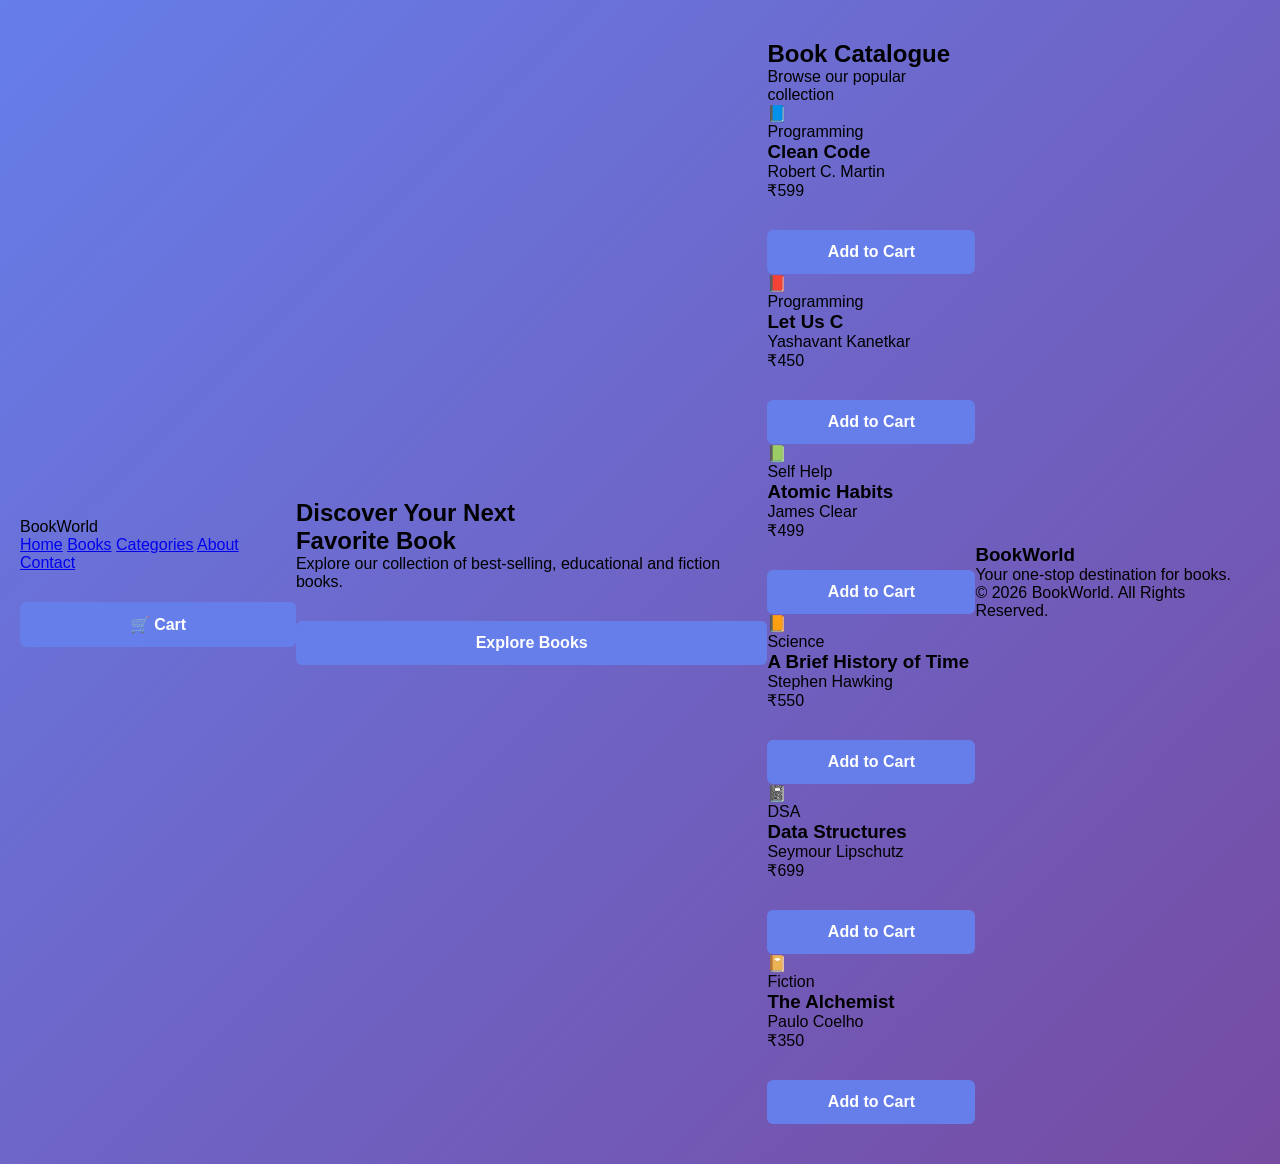
==== Catalogue.html @ 5646d0eb "Create Catalogue.html for Book Store Initial creation of the Book Store Catalogue HTML structure wit" ====
<!DOCTYPE html>
<html lang="en">
<head>
    <meta charset="UTF-8">
    <meta name="viewport" content="width=device-width, initial-scale=1.0">
    <title>Book Store Catalogue</title>

    <link rel="stylesheet" href="style.css">
</head>

<body>

    <!-- Header -->
    <header>
        <div class="logo">Book<span>World</span></div>

        <nav>
            <a href="#">Home</a>
            <a href="#">Books</a>
            <a href="#">Categories</a>
            <a href="#">About</a>
            <a href="#">Contact</a>
        </nav>

        <button class="cart">🛒 Cart</button>
    </header>


    <!-- Hero Section -->
    <section class="hero">

        <div>
            <h1>Discover Your Next<br>Favorite Book</h1>

            <p>
                Explore our collection of best-selling,
                educational and fiction books.
            </p>

            <button class="explore">Explore Books</button>
        </div>

    </section>


    <!-- Catalogue -->
    <section class="catalogue">

        <h2>Book Catalogue</h2>

        <p class="section-text">
            Browse our popular collection
        </p>


        <div class="book-container">

            <!-- Book 1 -->
            <div class="book-card">

                <div class="book-cover">
                    📘
                </div>

                <div class="book-info">
                    <span class="category">Programming</span>

                    <h3>Clean Code</h3>

                    <p class="author">
                        Robert C. Martin
                    </p>

                    <div class="bottom">

                        <span class="price">₹599</span>

                        <button>Add to Cart</button>

                    </div>
                </div>

            </div>


            <!-- Book 2 -->
            <div class="book-card">

                <div class="book-cover">
                    📕
                </div>

                <div class="book-info">

                    <span class="category">Programming</span>

                    <h3>Let Us C</h3>

                    <p class="author">
                        Yashavant Kanetkar
                    </p>

                    <div class="bottom">

                        <span class="price">₹450</span>

                        <button>Add to Cart</button>

                    </div>

                </div>

            </div>


            <!-- Book 3 -->
            <div class="book-card">

                <div class="book-cover">
                    📗
                </div>

                <div class="book-info">

                    <span class="category">Self Help</span>

                    <h3>Atomic Habits</h3>

                    <p class="author">
                        James Clear
                    </p>

                    <div class="bottom">

                        <span class="price">₹499</span>

                        <button>Add to Cart</button>

                    </div>

                </div>

            </div>


            <!-- Book 4 -->
            <div class="book-card">

                <div class="book-cover">
                    📙
                </div>

                <div class="book-info">

                    <span class="category">Science</span>

                    <h3>A Brief History of Time</h3>

                    <p class="author">
                        Stephen Hawking
                    </p>

                    <div class="bottom">

                        <span class="price">₹550</span>

                        <button>Add to Cart</button>

                    </div>

                </div>

            </div>


            <!-- Book 5 -->
            <div class="book-card">

                <div class="book-cover">
                    📓
                </div>

                <div class="book-info">

                    <span class="category">DSA</span>

                    <h3>Data Structures</h3>

                    <p class="author">
                        Seymour Lipschutz
                    </p>

                    <div class="bottom">

                        <span class="price">₹699</span>

                        <button>Add to Cart</button>

                    </div>

                </div>

            </div>


            <!-- Book 6 -->
            <div class="book-card">

                <div class="book-cover">
                    📔
                </div>

                <div class="book-info">

                    <span class="category">Fiction</span>

                    <h3>The Alchemist</h3>

                    <p class="author">
                        Paulo Coelho
                    </p>

                    <div class="bottom">

                        <span class="price">₹350</span>

                        <button>Add to Cart</button>

                    </div>

                </div>

            </div>

        </div>

    </section>


    <!-- Footer -->
    <footer>

        <h3>BookWorld</h3>

        <p>
            Your one-stop destination for books.
        </p>

        <p class="copyright">
            © 2026 BookWorld. All Rights Reserved.
        </p>

    </footer>

</body>
</html>
---- style.css ----
* {
    margin: 0;
    padding: 0;
    box-sizing: border-box;
}

body {
    font-family: Arial, sans-serif;
    background: linear-gradient(135deg, #667eea, #764ba2);

    min-height: 100vh;

    display: flex;
    justify-content: center;
    align-items: center;

    padding: 40px 20px;
}

.container {
    width: 850px;
    background-color: white;

    border-radius: 15px;

    box-shadow: 0 15px 40px rgba(0, 0, 0, 0.2);

    overflow: hidden;
}

/* Header */

.form-header {
    background: linear-gradient(135deg, #667eea, #764ba2);

    color: white;

    text-align: center;

    padding: 30px;
}

.form-header h1 {
    font-size: 32px;
    margin-bottom: 8px;
}

.form-header p {
    font-size: 15px;
}

/* Form */

form {
    padding: 35px 45px;
}

.form-grid {
    display: grid;

    grid-template-columns: 1fr 1fr;

    gap: 22px;
}

.form-group {
    display: flex;
    flex-direction: column;
}

.form-group > label {
    font-weight: bold;
    margin-bottom: 8px;
    color: #333;
}

input[type="text"],
input[type="email"],
input[type="tel"],
input[type="date"],
select,
textarea {
    width: 100%;

    padding: 12px;

    border: 1px solid #ccc;

    border-radius: 6px;

    font-size: 14px;

    background-color: #fff;
}

input:focus,
select:focus,
textarea:focus {
    outline: none;

    border-color: #667eea;
}

/* Radio Buttons */

.radio-group {
    display: flex;

    align-items: center;

    gap: 20px;

    height: 42px;
}

.radio-group label {
    display: flex;

    align-items: center;

    gap: 6px;

    font-weight: normal;
}

.radio-group input {
    accent-color: #667eea;
}

/* Address */

.address {
    grid-column: 1 / 3;
}

textarea {
    height: 100px;

    resize: vertical;
}

/* Register Button */

button {
    width: 100%;

    margin-top: 30px;

    padding: 13px;

    border: none;

    border-radius: 6px;

    background-color: #667eea;

    color: white;

    font-size: 16px;

    font-weight: bold;

    cursor: pointer;
}

button:hover {
    background-color: #5568d8;
}

/* Login */

.login-text {
    text-align: center;

    margin-top: 20px;

    color: #777;

    font-size: 14px;
}

.login-text a {
    color: #667eea;

    text-decoration: none;

    font-weight: bold;
}

/* Mobile */

@media (max-width: 700px) {

    .container {
        width: 100%;
    }

    .form-grid {
        grid-template-columns: 1fr;
    }

    .address {
        grid-column: auto;
    }

    form {
        padding: 25px;
    }

    .radio-group {
        gap: 12px;
    }
}
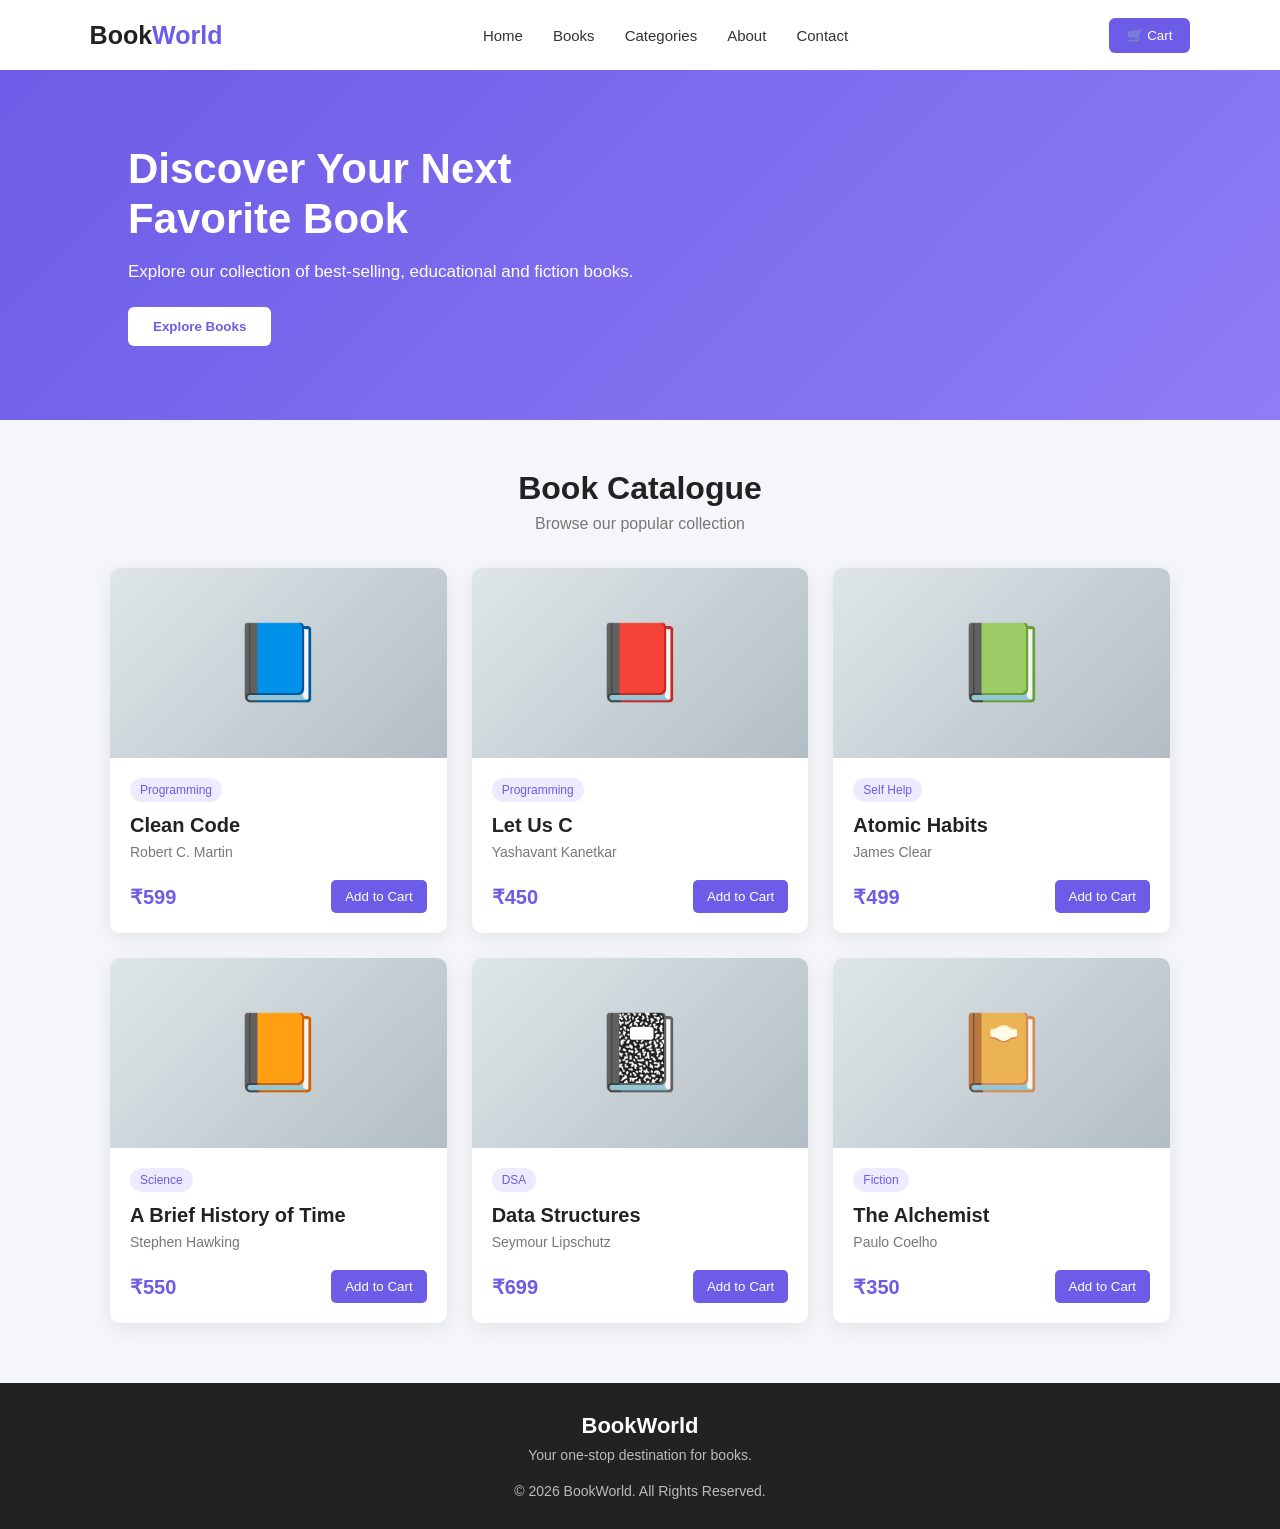
==== commit 2a6ae9a9: "Change stylesheet link to Catalogue.css" ====
--- a/Catalogue.html
+++ b/Catalogue.html
@@ -5,7 +5,7 @@
     <meta name="viewport" content="width=device-width, initial-scale=1.0">
     <title>Book Store Catalogue</title>
 
-    <link rel="stylesheet" href="style.css">
+    <link rel="stylesheet" href="Catalogue.css">
 </head>
 
 <body>
--- a/Catalogue.css
+++ b/Catalogue.css
@@ -0,0 +1,328 @@
+* {
+    margin: 0;
+    padding: 0;
+    box-sizing: border-box;
+}
+
+body {
+    font-family: Arial, sans-serif;
+    background-color: #f5f6fa;
+    color: #222;
+}
+
+
+/* Header */
+
+header {
+    height: 70px;
+
+    background-color: white;
+
+    display: flex;
+    align-items: center;
+    justify-content: space-between;
+
+    padding: 0 7%;
+
+    box-shadow: 0 2px 10px rgba(0, 0, 0, 0.08);
+}
+
+.logo {
+    font-size: 25px;
+    font-weight: bold;
+}
+
+.logo span {
+    color: #6c5ce7;
+}
+
+nav {
+    display: flex;
+    gap: 30px;
+}
+
+nav a {
+    text-decoration: none;
+    color: #333;
+    font-size: 15px;
+}
+
+nav a:hover {
+    color: #6c5ce7;
+}
+
+.cart {
+    border: none;
+    background-color: #6c5ce7;
+    color: white;
+
+    padding: 10px 18px;
+
+    border-radius: 6px;
+
+    cursor: pointer;
+}
+
+
+/* Hero */
+
+.hero {
+    min-height: 350px;
+
+    background: linear-gradient(
+        135deg,
+        #6c5ce7,
+        #8e7df5
+    );
+
+    color: white;
+
+    display: flex;
+    align-items: center;
+
+    padding: 50px 10%;
+}
+
+.hero h1 {
+    font-size: 42px;
+    line-height: 1.2;
+
+    margin-bottom: 18px;
+}
+
+.hero p {
+    font-size: 17px;
+    margin-bottom: 25px;
+}
+
+.explore {
+    padding: 12px 25px;
+
+    border: none;
+    border-radius: 6px;
+
+    background-color: white;
+    color: #6c5ce7;
+
+    font-weight: bold;
+
+    cursor: pointer;
+}
+
+
+/* Catalogue */
+
+.catalogue {
+    max-width: 1100px;
+
+    margin: 50px auto;
+
+    padding: 0 20px;
+}
+
+.catalogue h2 {
+    text-align: center;
+
+    font-size: 32px;
+
+    margin-bottom: 8px;
+}
+
+.section-text {
+    text-align: center;
+
+    color: #777;
+
+    margin-bottom: 35px;
+}
+
+
+/* Book Cards */
+
+.book-container {
+    display: grid;
+
+    grid-template-columns:
+        repeat(3, 1fr);
+
+    gap: 25px;
+}
+
+.book-card {
+    background-color: white;
+
+    border-radius: 10px;
+
+    overflow: hidden;
+
+    box-shadow:
+        0 5px 20px rgba(0, 0, 0, 0.08);
+
+    transition: 0.3s;
+}
+
+.book-card:hover {
+    transform: translateY(-5px);
+
+    box-shadow:
+        0 10px 25px rgba(0, 0, 0, 0.13);
+}
+
+
+/* Book Cover */
+
+.book-cover {
+    height: 190px;
+
+    background: linear-gradient(
+        135deg,
+        #dfe6e9,
+        #b2bec3
+    );
+
+    display: flex;
+
+    justify-content: center;
+    align-items: center;
+
+    font-size: 75px;
+}
+
+
+/* Book Information */
+
+.book-info {
+    padding: 20px;
+}
+
+.category {
+    display: inline-block;
+
+    background-color: #eeeaff;
+
+    color: #6c5ce7;
+
+    padding: 5px 10px;
+
+    border-radius: 15px;
+
+    font-size: 12px;
+}
+
+.book-info h3 {
+    margin-top: 12px;
+
+    font-size: 20px;
+}
+
+.author {
+    color: #777;
+
+    margin-top: 7px;
+
+    font-size: 14px;
+}
+
+
+/* Price and Button */
+
+.bottom {
+    display: flex;
+
+    justify-content: space-between;
+
+    align-items: center;
+
+    margin-top: 20px;
+}
+
+.price {
+    font-size: 20px;
+
+    font-weight: bold;
+
+    color: #6c5ce7;
+}
+
+.bottom button {
+    border: none;
+
+    background-color: #6c5ce7;
+
+    color: white;
+
+    padding: 9px 14px;
+
+    border-radius: 5px;
+
+    cursor: pointer;
+}
+
+.bottom button:hover {
+    background-color: #5849c7;
+}
+
+
+/* Footer */
+
+footer {
+    background-color: #222;
+
+    color: white;
+
+    text-align: center;
+
+    padding: 30px;
+
+    margin-top: 60px;
+}
+
+footer h3 {
+    font-size: 22px;
+
+    margin-bottom: 8px;
+}
+
+footer p {
+    color: #bbb;
+
+    font-size: 14px;
+}
+
+.copyright {
+    margin-top: 20px;
+}
+
+
+/* Responsive */
+
+@media (max-width: 800px) {
+
+    nav {
+        display: none;
+    }
+
+    .book-container {
+        grid-template-columns: repeat(2, 1fr);
+    }
+
+    .hero h1 {
+        font-size: 34px;
+    }
+}
+
+
+@media (max-width: 550px) {
+
+    .book-container {
+        grid-template-columns: 1fr;
+    }
+
+    header {
+        padding: 0 20px;
+    }
+
+    .hero {
+        padding: 40px 25px;
+    }
+}
